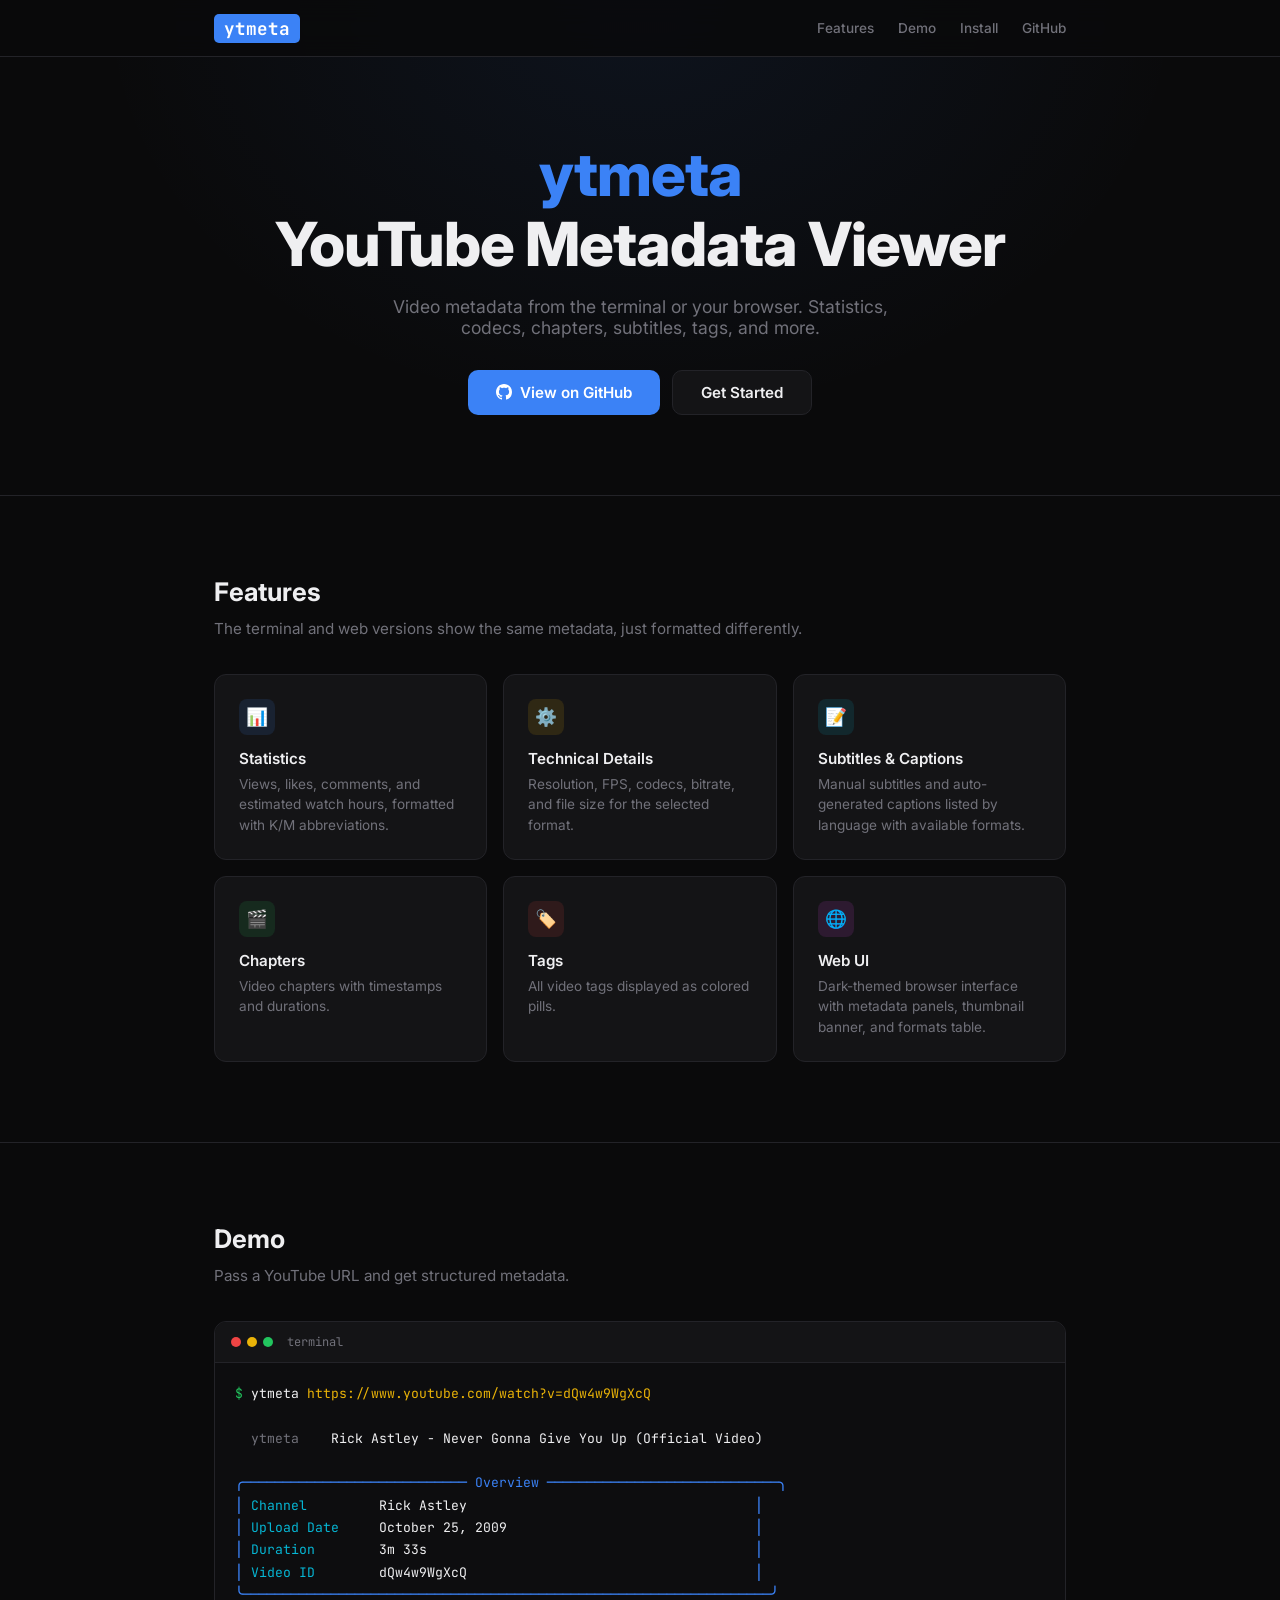
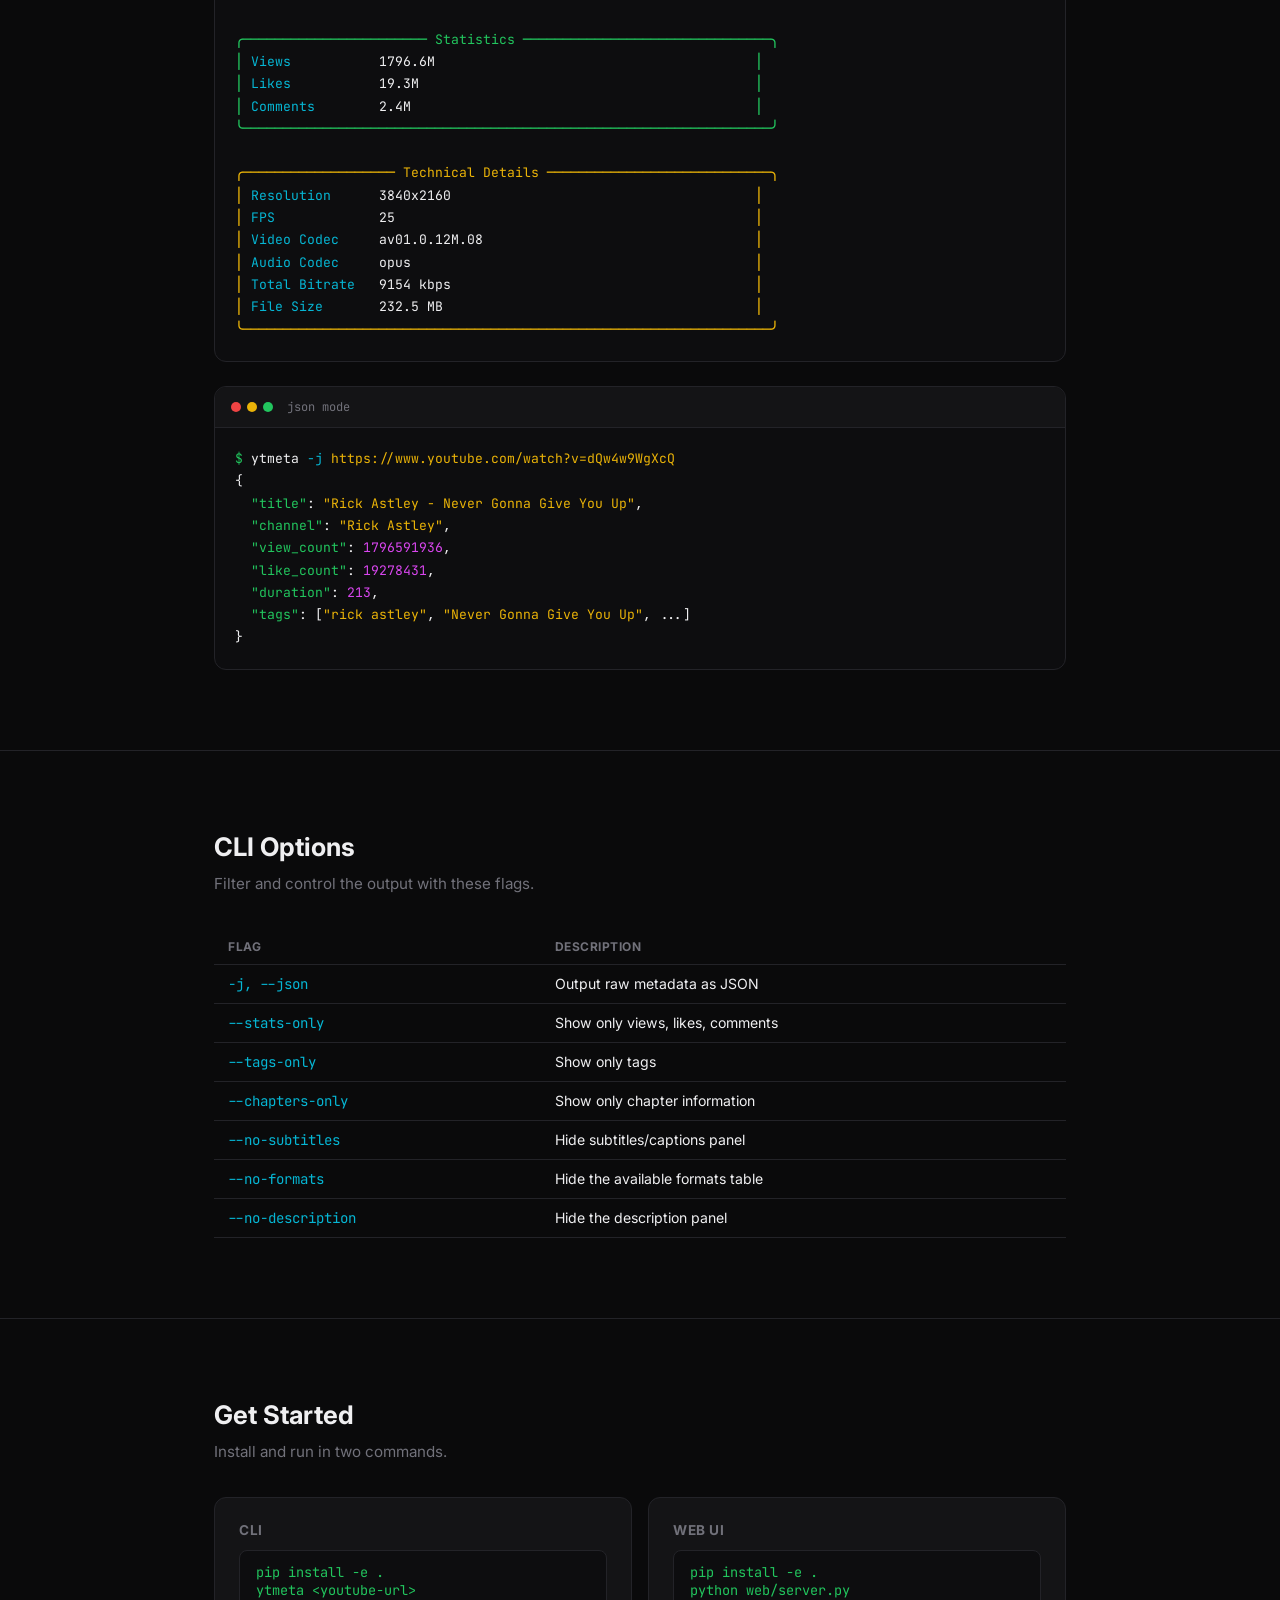
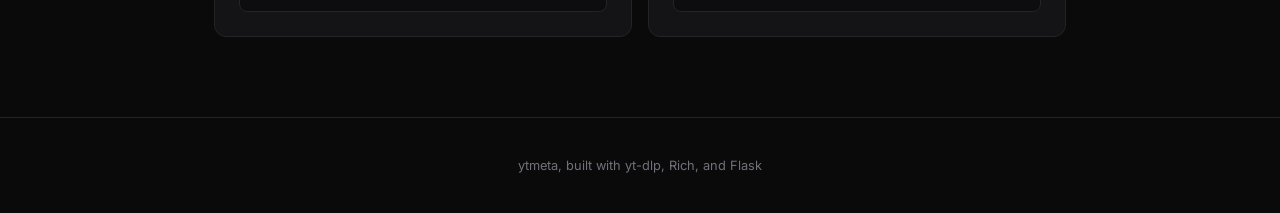
==== docs/index.html @ d663fd06 "Add GitHub Pages site, humanize copy - docs/index.html: landing page with features, demo, CLI option" ====
<!DOCTYPE html>
<html lang="en">
<head>
  <meta charset="UTF-8" />
  <meta name="viewport" content="width=device-width, initial-scale=1.0" />
  <title>ytmeta - YouTube Metadata Viewer</title>
  <meta name="description" content="CLI tool and web app for viewing YouTube video metadata." />
  <link rel="preconnect" href="https://fonts.googleapis.com" />
  <link rel="preconnect" href="https://fonts.gstatic.com" crossorigin />
  <link href="https://fonts.googleapis.com/css2?family=JetBrains+Mono:wght@400;600;700&family=Inter:wght@400;500;600;700;800&display=swap" rel="stylesheet" />
  <style>
    *, *::before, *::after { margin: 0; padding: 0; box-sizing: border-box; }

    :root {
      --bg: #0a0a0b;
      --bg-card: #141416;
      --bg-card-hover: #1a1a1e;
      --border: #232328;
      --text: #efeff1;
      --text-dim: #71717a;
      --blue: #3b82f6;
      --green: #22c55e;
      --yellow: #eab308;
      --magenta: #d946ef;
      --cyan: #06b6d4;
      --red: #ef4444;
      --mono: 'JetBrains Mono', monospace;
      --sans: 'Inter', -apple-system, BlinkMacSystemFont, 'Segoe UI', sans-serif;
    }

    html { background: var(--bg); color: var(--text); font-family: var(--sans); scroll-behavior: smooth; }
    body { overflow-x: hidden; }

    a { color: var(--blue); text-decoration: none; }
    a:hover { text-decoration: underline; }

    .container { max-width: 900px; margin: 0 auto; padding: 0 24px; }

    /* ── Nav ──────────────────────────────────────────────────────────── */
    nav {
      position: fixed; top: 0; left: 0; right: 0; z-index: 100;
      background: rgba(10,10,11,0.85); backdrop-filter: blur(12px);
      border-bottom: 1px solid var(--border);
    }
    nav .inner {
      max-width: 900px; margin: 0 auto; padding: 0 24px;
      display: flex; align-items: center; justify-content: space-between;
      height: 56px;
    }
    nav .brand {
      font-family: var(--mono); font-weight: 700; font-size: 1.1rem;
      background: var(--blue); color: #fff; padding: 3px 10px; border-radius: 5px;
    }
    nav .links { display: flex; gap: 24px; }
    nav .links a {
      color: var(--text-dim); font-size: 0.85rem; font-weight: 500;
      transition: color 0.2s;
    }
    nav .links a:hover { color: var(--text); text-decoration: none; }

    /* ── Hero ─────────────────────────────────────────────────────────── */
    .hero {
      padding: 140px 0 80px; text-align: center;
      background: radial-gradient(ellipse at 50% 0%, rgba(59,130,246,0.08) 0%, transparent 60%);
    }
    .hero h1 {
      font-size: clamp(2.4rem, 6vw, 3.8rem); font-weight: 800;
      letter-spacing: -1px; line-height: 1.15;
    }
    .hero h1 .hl { color: var(--blue); }
    .hero p {
      margin-top: 16px; color: var(--text-dim); font-size: 1.1rem;
      max-width: 520px; margin-left: auto; margin-right: auto;
    }
    .hero-btns {
      margin-top: 32px; display: flex; gap: 12px;
      justify-content: center; flex-wrap: wrap;
    }
    .btn {
      display: inline-flex; align-items: center; gap: 8px;
      padding: 12px 28px; border-radius: 10px; font-weight: 600;
      font-size: 0.95rem; transition: all 0.2s; border: none; cursor: pointer;
    }
    .btn-primary { background: var(--blue); color: #fff; }
    .btn-primary:hover { background: #2563eb; text-decoration: none; }
    .btn-secondary {
      background: var(--bg-card); color: var(--text); border: 1px solid var(--border);
    }
    .btn-secondary:hover { background: var(--bg-card-hover); text-decoration: none; }

    /* ── Section ──────────────────────────────────────────────────────── */
    section { padding: 80px 0; }
    section + section { border-top: 1px solid var(--border); }
    .section-title {
      font-size: 1.6rem; font-weight: 700; margin-bottom: 12px;
    }
    .section-sub {
      color: var(--text-dim); font-size: 0.95rem; margin-bottom: 36px;
    }

    /* ── Features Grid ────────────────────────────────────────────────── */
    .features {
      display: grid; grid-template-columns: repeat(auto-fit, minmax(240px, 1fr));
      gap: 16px;
    }
    .feature-card {
      background: var(--bg-card); border: 1px solid var(--border);
      border-radius: 12px; padding: 24px;
      transition: border-color 0.2s, background 0.2s;
    }
    .feature-card:hover {
      border-color: var(--blue); background: var(--bg-card-hover);
    }
    .feature-icon {
      width: 36px; height: 36px; border-radius: 8px; margin-bottom: 14px;
      display: flex; align-items: center; justify-content: center;
      font-size: 1.1rem;
    }
    .feature-card h3 { font-size: 0.95rem; font-weight: 600; margin-bottom: 6px; }
    .feature-card p { color: var(--text-dim); font-size: 0.85rem; line-height: 1.5; }

    /* ── Terminal ─────────────────────────────────────────────────────── */
    .terminal {
      background: #0d0d0f; border: 1px solid var(--border); border-radius: 12px;
      overflow: hidden;
    }
    .terminal-bar {
      display: flex; align-items: center; gap: 6px;
      padding: 12px 16px; background: #141416; border-bottom: 1px solid var(--border);
    }
    .terminal-dot { width: 10px; height: 10px; border-radius: 50%; }
    .terminal-dot.r { background: #ef4444; }
    .terminal-dot.y { background: #eab308; }
    .terminal-dot.g { background: #22c55e; }
    .terminal-title {
      margin-left: 8px; color: var(--text-dim); font-size: 0.75rem;
      font-family: var(--mono);
    }
    .terminal pre {
      padding: 20px; overflow-x: auto; font-family: var(--mono);
      font-size: 0.82rem; line-height: 1.7;
    }
    .t-prompt { color: var(--green); }
    .t-flag { color: var(--cyan); }
    .t-url { color: var(--yellow); }
    .t-dim { color: var(--text-dim); }
    .t-blue { color: var(--blue); }
    .t-green { color: var(--green); }
    .t-yellow { color: var(--yellow); }
    .t-magenta { color: var(--magenta); }
    .t-red { color: var(--red); }
    .t-cyan { color: var(--cyan); }

    /* ── Install ──────────────────────────────────────────────────────── */
    .install-grid {
      display: grid; grid-template-columns: 1fr 1fr; gap: 16px;
    }
    @media (max-width: 600px) { .install-grid { grid-template-columns: 1fr; } }
    .install-card {
      background: var(--bg-card); border: 1px solid var(--border);
      border-radius: 12px; padding: 24px;
    }
    .install-card h3 {
      font-size: 0.85rem; text-transform: uppercase; letter-spacing: 0.5px;
      color: var(--text-dim); margin-bottom: 12px;
    }
    .install-card code {
      display: block; background: #0d0d0f; border: 1px solid var(--border);
      border-radius: 8px; padding: 12px 16px; font-family: var(--mono);
      font-size: 0.85rem; color: var(--green); overflow-x: auto;
    }

    /* ── Options Table ────────────────────────────────────────────────── */
    .opts-table {
      width: 100%; border-collapse: collapse; font-size: 0.88rem;
    }
    .opts-table th {
      text-align: left; padding: 10px 14px; color: var(--text-dim);
      font-size: 0.75rem; text-transform: uppercase; letter-spacing: 0.5px;
      border-bottom: 1px solid var(--border);
    }
    .opts-table td {
      padding: 10px 14px; border-bottom: 1px solid var(--border);
    }
    .opts-table td:first-child { font-family: var(--mono); color: var(--cyan); white-space: nowrap; }

    /* ── Footer ───────────────────────────────────────────────────────── */
    footer {
      padding: 40px 0; text-align: center; color: var(--text-dim);
      font-size: 0.8rem; border-top: 1px solid var(--border);
    }

    /* ── Animate ──────────────────────────────────────────────────────── */
    .fade-in {
      opacity: 0; transform: translateY(20px);
      transition: opacity 0.5s, transform 0.5s;
    }
    .fade-in.visible { opacity: 1; transform: translateY(0); }
  </style>
</head>
<body>

<nav>
  <div class="inner">
    <span class="brand">ytmeta</span>
    <div class="links">
      <a href="#features">Features</a>
      <a href="#demo">Demo</a>
      <a href="#install">Install</a>
      <a href="https://github.com/Alyetama/youtubeMetadata" target="_blank">GitHub</a>
    </div>
  </div>
</nav>

<!-- ── Hero ─────────────────────────────────────────────────────────── -->
<section class="hero">
  <div class="container">
    <h1><span class="hl">ytmeta</span><br/>YouTube Metadata Viewer</h1>
    <p>Video metadata from the terminal or your browser. Statistics, codecs, chapters, subtitles, tags, and more.</p>
    <div class="hero-btns">
      <a href="https://github.com/Alyetama/youtubeMetadata" class="btn btn-primary" target="_blank">
        <svg width="16" height="16" viewBox="0 0 16 16" fill="currentColor"><path d="M8 0C3.58 0 0 3.58 0 8c0 3.54 2.29 6.53 5.47 7.59.4.07.55-.17.55-.38 0-.19-.01-.82-.01-1.49-2.01.37-2.53-.49-2.69-.94-.09-.23-.48-.94-.82-1.13-.28-.15-.68-.52-.01-.53.63-.01 1.08.58 1.23.82.72 1.21 1.87.87 2.33.66.07-.52.28-.87.51-1.07-1.78-.2-3.64-.89-3.64-3.95 0-.87.31-1.59.82-2.15-.08-.2-.36-1.02.08-2.12 0 0 .67-.21 2.2.82.64-.18 1.32-.27 2-.27.68 0 1.36.09 2 .27 1.53-1.04 2.2-.82 2.2-.82.44 1.1.16 1.92.08 2.12.51.56.82 1.27.82 2.15 0 3.07-1.87 3.75-3.65 3.95.29.25.54.73.54 1.48 0 1.07-.01 1.93-.01 2.2 0 .21.15.46.55.38A8.013 8.013 0 0016 8c0-4.42-3.58-8-8-8z"/></svg>
        View on GitHub
      </a>
      <a href="#install" class="btn btn-secondary">Get Started</a>
    </div>
  </div>
</section>

<!-- ── Features ─────────────────────────────────────────────────────── -->
<section id="features">
  <div class="container">
    <h2 class="section-title">Features</h2>
    <p class="section-sub">The terminal and web versions show the same metadata, just formatted differently.</p>
    <div class="features">
      <div class="feature-card fade-in">
        <div class="feature-icon" style="background:rgba(59,130,246,0.12);color:var(--blue);">📊</div>
        <h3>Statistics</h3>
        <p>Views, likes, comments, and estimated watch hours, formatted with K/M abbreviations.</p>
      </div>
      <div class="feature-card fade-in">
        <div class="feature-icon" style="background:rgba(234,179,8,0.12);color:var(--yellow);">⚙️</div>
        <h3>Technical Details</h3>
        <p>Resolution, FPS, codecs, bitrate, and file size for the selected format.</p>
      </div>
      <div class="feature-card fade-in">
        <div class="feature-icon" style="background:rgba(6,182,212,0.12);color:var(--cyan);">📝</div>
        <h3>Subtitles & Captions</h3>
        <p>Manual subtitles and auto-generated captions listed by language with available formats.</p>
      </div>
      <div class="feature-card fade-in">
        <div class="feature-icon" style="background:rgba(34,197,94,0.12);color:var(--green);">🎬</div>
        <h3>Chapters</h3>
        <p>Video chapters with timestamps and durations.</p>
      </div>
      <div class="feature-card fade-in">
        <div class="feature-icon" style="background:rgba(239,68,68,0.12);color:var(--red);">🏷️</div>
        <h3>Tags</h3>
        <p>All video tags displayed as colored pills.</p>
      </div>
      <div class="feature-card fade-in">
        <div class="feature-icon" style="background:rgba(217,70,239,0.12);color:var(--magenta);">🌐</div>
        <h3>Web UI</h3>
        <p>Dark-themed browser interface with metadata panels, thumbnail banner, and formats table.</p>
      </div>
    </div>
  </div>
</section>

<!-- ── Demo ─────────────────────────────────────────────────────────── -->
<section id="demo">
  <div class="container">
    <h2 class="section-title">Demo</h2>
    <p class="section-sub">Pass a YouTube URL and get structured metadata.</p>

    <div class="terminal fade-in">
      <div class="terminal-bar">
        <span class="terminal-dot r"></span>
        <span class="terminal-dot y"></span>
        <span class="terminal-dot g"></span>
        <span class="terminal-title">terminal</span>
      </div>
<pre>
<span class="t-prompt">$</span> ytmeta <span class="t-url">https://www.youtube.com/watch?v=dQw4w9WgXcQ</span>

  <span class="t-dim">ytmeta</span>    Rick Astley - Never Gonna Give You Up (Official Video)

<span class="t-blue">╭──────────────────────────── Overview ─────────────────────────────╮</span>
<span class="t-blue">│</span> <span class="t-cyan">Channel</span>         Rick Astley                                    <span class="t-blue">│</span>
<span class="t-blue">│</span> <span class="t-cyan">Upload Date</span>     October 25, 2009                               <span class="t-blue">│</span>
<span class="t-blue">│</span> <span class="t-cyan">Duration</span>        3m 33s                                         <span class="t-blue">│</span>
<span class="t-blue">│</span> <span class="t-cyan">Video ID</span>        dQw4w9WgXcQ                                    <span class="t-blue">│</span>
<span class="t-blue">╰──────────────────────────────────────────────────────────────────╯</span>

<span class="t-green">╭─────────────────────── Statistics ───────────────────────────────╮</span>
<span class="t-green">│</span> <span class="t-cyan">Views</span>           1796.6M                                        <span class="t-green">│</span>
<span class="t-green">│</span> <span class="t-cyan">Likes</span>           19.3M                                          <span class="t-green">│</span>
<span class="t-green">│</span> <span class="t-cyan">Comments</span>        2.4M                                           <span class="t-green">│</span>
<span class="t-green">╰──────────────────────────────────────────────────────────────────╯</span>

<span class="t-yellow">╭─────────────────── Technical Details ────────────────────────────╮</span>
<span class="t-yellow">│</span> <span class="t-cyan">Resolution</span>      3840x2160                                      <span class="t-yellow">│</span>
<span class="t-yellow">│</span> <span class="t-cyan">FPS</span>             25                                             <span class="t-yellow">│</span>
<span class="t-yellow">│</span> <span class="t-cyan">Video Codec</span>     av01.0.12M.08                                  <span class="t-yellow">│</span>
<span class="t-yellow">│</span> <span class="t-cyan">Audio Codec</span>     opus                                           <span class="t-yellow">│</span>
<span class="t-yellow">│</span> <span class="t-cyan">Total Bitrate</span>   9154 kbps                                      <span class="t-yellow">│</span>
<span class="t-yellow">│</span> <span class="t-cyan">File Size</span>       232.5 MB                                       <span class="t-yellow">│</span>
<span class="t-yellow">╰──────────────────────────────────────────────────────────────────╯</span>
</pre>
    </div>

    <div style="height:24px"></div>

    <div class="terminal fade-in">
      <div class="terminal-bar">
        <span class="terminal-dot r"></span>
        <span class="terminal-dot y"></span>
        <span class="terminal-dot g"></span>
        <span class="terminal-title">json mode</span>
      </div>
<pre>
<span class="t-prompt">$</span> ytmeta <span class="t-flag">-j</span> <span class="t-url">https://www.youtube.com/watch?v=dQw4w9WgXcQ</span>
{
  <span class="t-green">"title"</span>: <span class="t-yellow">"Rick Astley - Never Gonna Give You Up"</span>,
  <span class="t-green">"channel"</span>: <span class="t-yellow">"Rick Astley"</span>,
  <span class="t-green">"view_count"</span>: <span class="t-magenta">1796591936</span>,
  <span class="t-green">"like_count"</span>: <span class="t-magenta">19278431</span>,
  <span class="t-green">"duration"</span>: <span class="t-magenta">213</span>,
  <span class="t-green">"tags"</span>: [<span class="t-yellow">"rick astley"</span>, <span class="t-yellow">"Never Gonna Give You Up"</span>, ...]
}
</pre>
    </div>
  </div>
</section>

<!-- ── CLI Options ──────────────────────────────────────────────────── -->
<section id="options">
  <div class="container">
    <h2 class="section-title">CLI Options</h2>
    <p class="section-sub">Filter and control the output with these flags.</p>
    <table class="opts-table fade-in">
      <thead><tr><th>Flag</th><th>Description</th></tr></thead>
      <tbody>
        <tr><td>-j, --json</td><td>Output raw metadata as JSON</td></tr>
        <tr><td>--stats-only</td><td>Show only views, likes, comments</td></tr>
        <tr><td>--tags-only</td><td>Show only tags</td></tr>
        <tr><td>--chapters-only</td><td>Show only chapter information</td></tr>
        <tr><td>--no-subtitles</td><td>Hide subtitles/captions panel</td></tr>
        <tr><td>--no-formats</td><td>Hide the available formats table</td></tr>
        <tr><td>--no-description</td><td>Hide the description panel</td></tr>
      </tbody>
    </table>
  </div>
</section>

<!-- ── Install ──────────────────────────────────────────────────────── -->
<section id="install">
  <div class="container">
    <h2 class="section-title">Get Started</h2>
    <p class="section-sub">Install and run in two commands.</p>
    <div class="install-grid fade-in">
      <div class="install-card">
        <h3>CLI</h3>
        <code>pip install -e .<br/>ytmeta &lt;youtube-url&gt;</code>
      </div>
      <div class="install-card">
        <h3>Web UI</h3>
        <code>pip install -e .<br/>python web/server.py</code>
      </div>
    </div>
  </div>
</section>

<!-- ── Footer ───────────────────────────────────────────────────────── -->
<footer>
  <div class="container">
    ytmeta, built with yt-dlp, Rich, and Flask
  </div>
</footer>

<script>
const observer = new IntersectionObserver((entries) => {
  entries.forEach(e => { if (e.isIntersecting) e.target.classList.add("visible"); });
}, { threshold: 0.15 });
document.querySelectorAll(".fade-in").forEach(el => observer.observe(el));
</script>

</body>
</html>
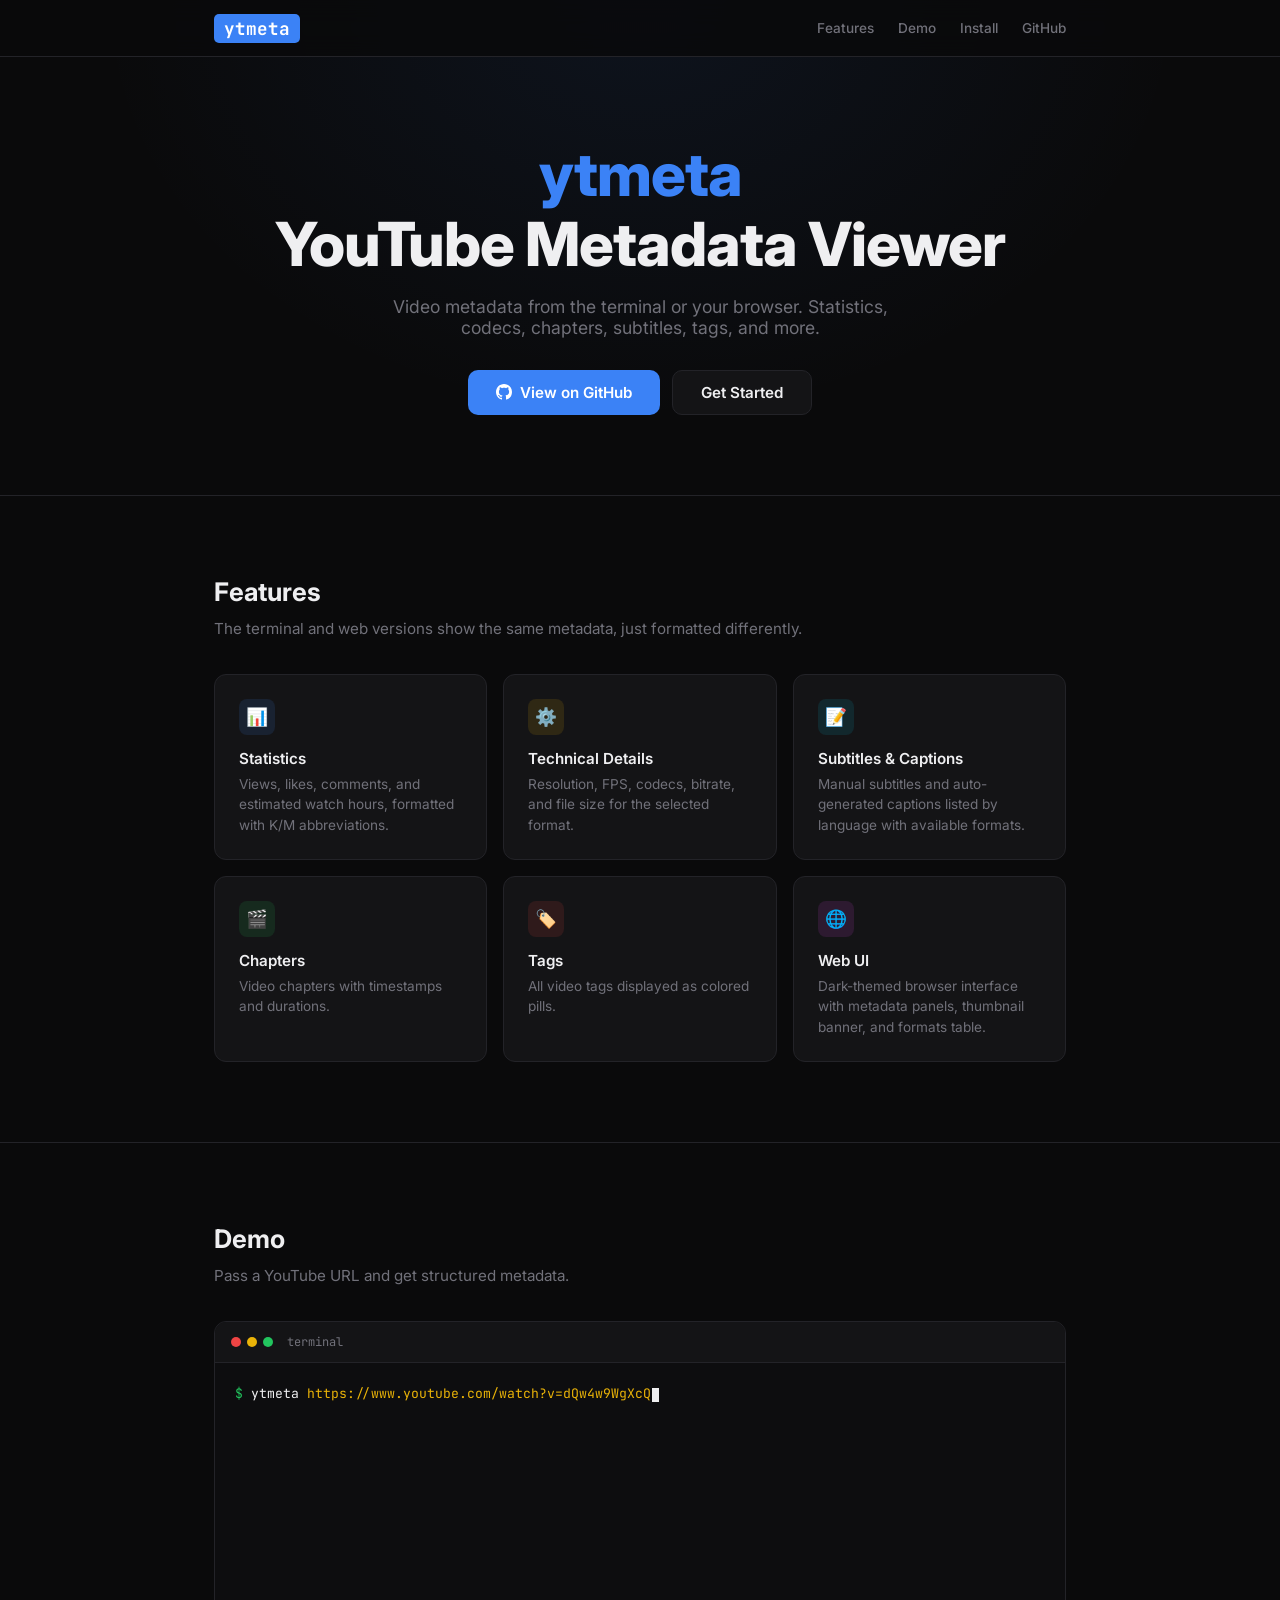
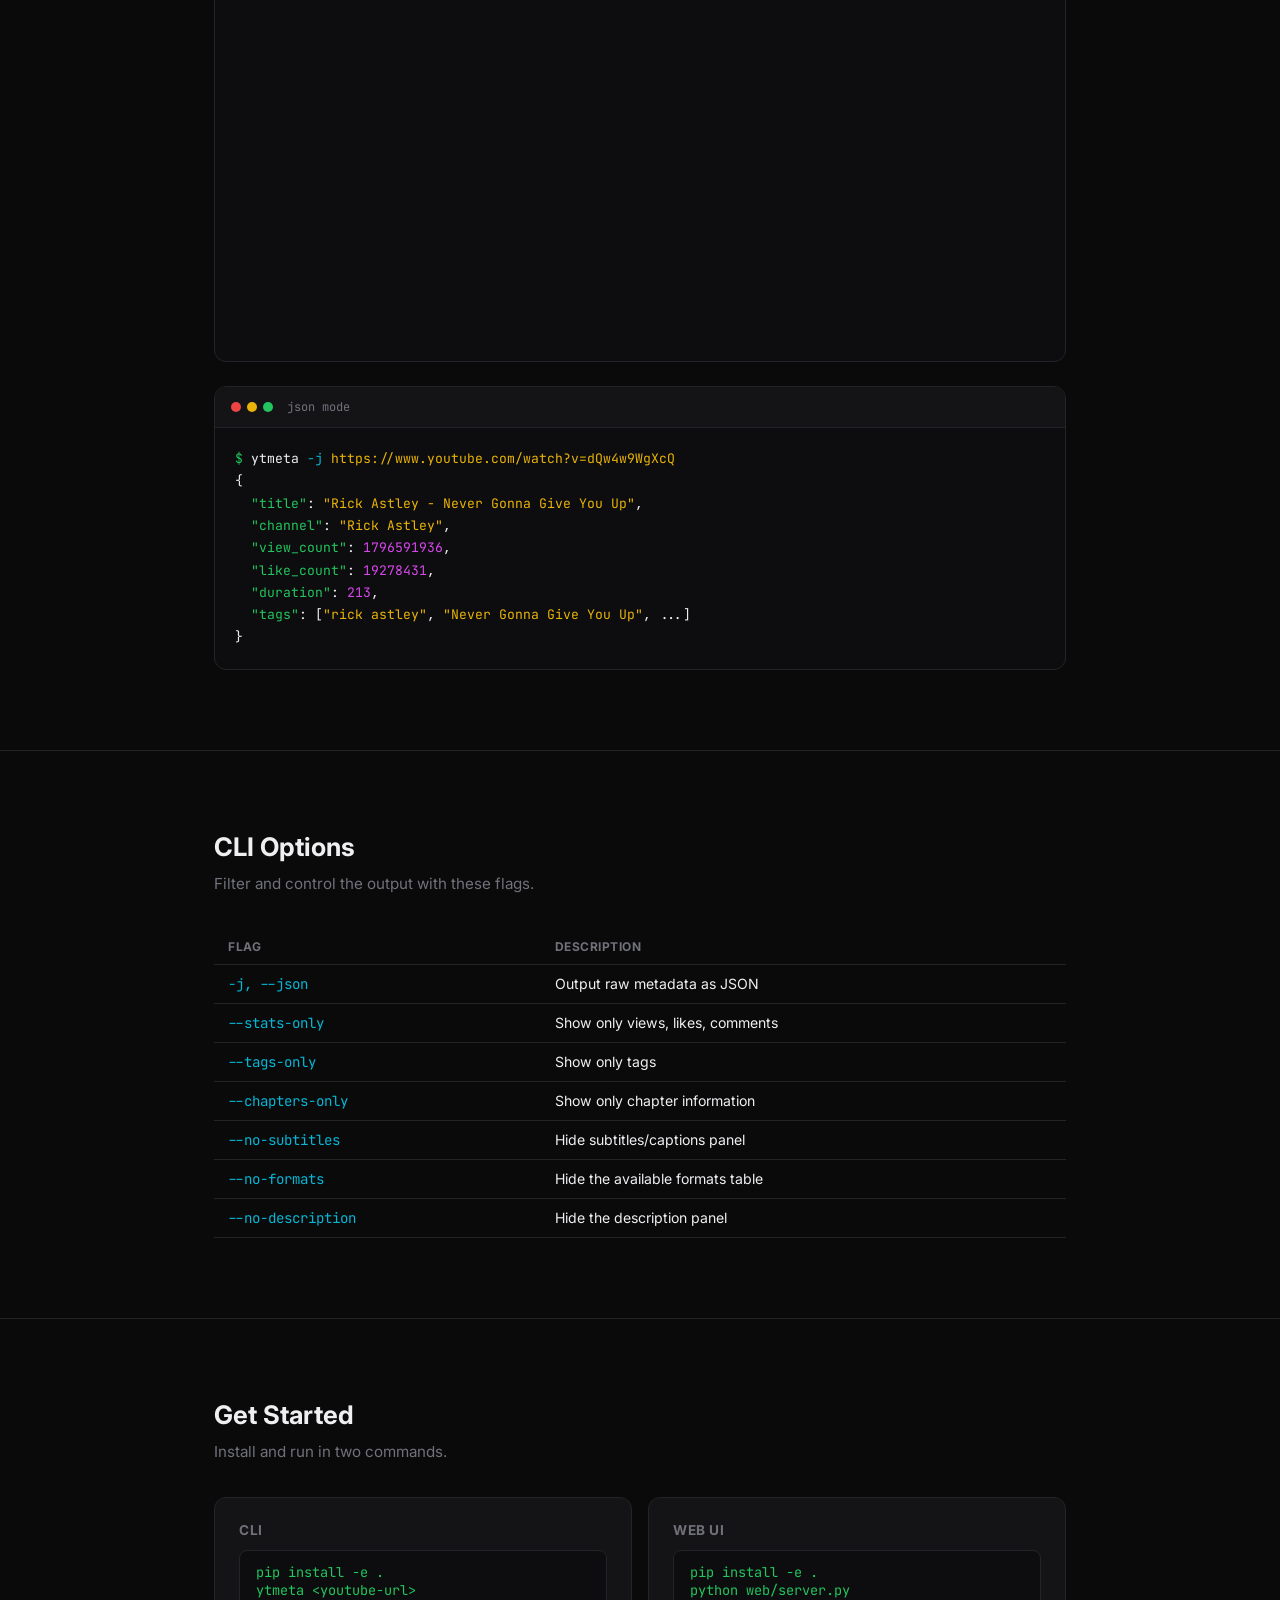
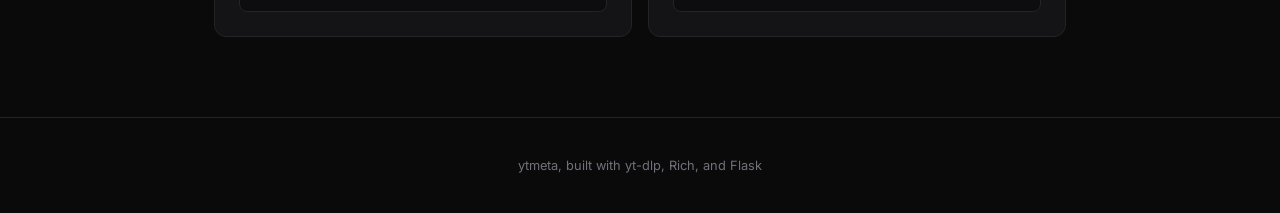
==== commit d80e792b: "Add animated terminal mockup to README and website - docs/static/mockup.svg: SMIL-animated SVG for G" ====
--- a/docs/index.html
+++ b/docs/index.html
@@ -196,6 +196,47 @@
       transition: opacity 0.5s, transform 0.5s;
     }
     .fade-in.visible { opacity: 1; transform: translateY(0); }
+
+    /* ── Terminal Mockup Animation ────────────────────────────────────── */
+    .mockup-terminal { position: relative; overflow: hidden; }
+
+    .mockup-line {
+      opacity: 0;
+      transform: translateY(4px);
+    }
+    .mockup-line.show {
+      animation: line-in 0.25s ease forwards;
+    }
+
+    @keyframes line-in {
+      to { opacity: 1; transform: translateY(0); }
+    }
+
+    .mockup-panel {
+      opacity: 0;
+      transform: translateY(6px);
+    }
+    .mockup-panel.show {
+      animation: panel-in 0.35s ease forwards;
+    }
+
+    @keyframes panel-in {
+      to { opacity: 1; transform: translateY(0); }
+    }
+
+    .mockup-cursor {
+      display: inline-block;
+      width: 7px;
+      height: 14px;
+      background: var(--text);
+      vertical-align: middle;
+      margin-left: 1px;
+      animation: blink 1s step-end infinite;
+    }
+
+    @keyframes blink {
+      50% { opacity: 0; }
+    }
   </style>
 </head>
 <body>
@@ -273,39 +314,39 @@
     <h2 class="section-title">Demo</h2>
     <p class="section-sub">Pass a YouTube URL and get structured metadata.</p>
 
-    <div class="terminal fade-in">
+    <div class="terminal fade-in mockup-terminal" id="mockup">
       <div class="terminal-bar">
         <span class="terminal-dot r"></span>
         <span class="terminal-dot y"></span>
         <span class="terminal-dot g"></span>
         <span class="terminal-title">terminal</span>
       </div>
-<pre>
-<span class="t-prompt">$</span> ytmeta <span class="t-url">https://www.youtube.com/watch?v=dQw4w9WgXcQ</span>
-
-  <span class="t-dim">ytmeta</span>    Rick Astley - Never Gonna Give You Up (Official Video)
-
-<span class="t-blue">╭──────────────────────────── Overview ─────────────────────────────╮</span>
+<pre id="mockup-pre">
+<span class="mockup-line" data-delay="0"><span class="t-prompt">$</span> ytmeta <span class="t-url">https://www.youtube.com/watch?v=dQw4w9WgXcQ</span><span class="mockup-cursor"></span></span>
+<span class="mockup-line" data-delay="900"> </span>
+<span class="mockup-line" data-delay="1100">  <span class="t-dim">ytmeta</span>    Rick Astley - Never Gonna Give You Up (Official Video)</span>
+<span class="mockup-line" data-delay="1500"> </span>
+<span class="mockup-panel" data-delay="1800"><span class="t-blue">╭──────────────────────────── Overview ─────────────────────────────╮</span>
 <span class="t-blue">│</span> <span class="t-cyan">Channel</span>         Rick Astley                                    <span class="t-blue">│</span>
 <span class="t-blue">│</span> <span class="t-cyan">Upload Date</span>     October 25, 2009                               <span class="t-blue">│</span>
 <span class="t-blue">│</span> <span class="t-cyan">Duration</span>        3m 33s                                         <span class="t-blue">│</span>
 <span class="t-blue">│</span> <span class="t-cyan">Video ID</span>        dQw4w9WgXcQ                                    <span class="t-blue">│</span>
-<span class="t-blue">╰──────────────────────────────────────────────────────────────────╯</span>
-
-<span class="t-green">╭─────────────────────── Statistics ───────────────────────────────╮</span>
+<span class="t-blue">╰──────────────────────────────────────────────────────────────────╯</span></span>
+<span class="mockup-line" data-delay="2800"> </span>
+<span class="mockup-panel" data-delay="3000"><span class="t-green">╭─────────────────────── Statistics ───────────────────────────────╮</span>
 <span class="t-green">│</span> <span class="t-cyan">Views</span>           1796.6M                                        <span class="t-green">│</span>
 <span class="t-green">│</span> <span class="t-cyan">Likes</span>           19.3M                                          <span class="t-green">│</span>
 <span class="t-green">│</span> <span class="t-cyan">Comments</span>        2.4M                                           <span class="t-green">│</span>
-<span class="t-green">╰──────────────────────────────────────────────────────────────────╯</span>
-
-<span class="t-yellow">╭─────────────────── Technical Details ────────────────────────────╮</span>
+<span class="t-green">╰──────────────────────────────────────────────────────────────────╯</span></span>
+<span class="mockup-line" data-delay="4000"> </span>
+<span class="mockup-panel" data-delay="4200"><span class="t-yellow">╭─────────────────── Technical Details ────────────────────────────╮</span>
 <span class="t-yellow">│</span> <span class="t-cyan">Resolution</span>      3840x2160                                      <span class="t-yellow">│</span>
 <span class="t-yellow">│</span> <span class="t-cyan">FPS</span>             25                                             <span class="t-yellow">│</span>
 <span class="t-yellow">│</span> <span class="t-cyan">Video Codec</span>     av01.0.12M.08                                  <span class="t-yellow">│</span>
 <span class="t-yellow">│</span> <span class="t-cyan">Audio Codec</span>     opus                                           <span class="t-yellow">│</span>
 <span class="t-yellow">│</span> <span class="t-cyan">Total Bitrate</span>   9154 kbps                                      <span class="t-yellow">│</span>
 <span class="t-yellow">│</span> <span class="t-cyan">File Size</span>       232.5 MB                                       <span class="t-yellow">│</span>
-<span class="t-yellow">╰──────────────────────────────────────────────────────────────────╯</span>
+<span class="t-yellow">╰──────────────────────────────────────────────────────────────────╯</span></span>
 </pre>
     </div>
 
@@ -383,6 +424,35 @@
   entries.forEach(e => { if (e.isIntersecting) e.target.classList.add("visible"); });
 }, { threshold: 0.15 });
 document.querySelectorAll(".fade-in").forEach(el => observer.observe(el));
+
+/* Terminal mockup animation */
+let mockupPlayed = false;
+const mockup = document.getElementById("mockup");
+if (mockup) {
+  const mockupObs = new IntersectionObserver((entries) => {
+    entries.forEach(e => {
+      if (e.isIntersecting && !mockupPlayed) {
+        mockupPlayed = true;
+        startMockup();
+        mockupObs.disconnect();
+      }
+    });
+  }, { threshold: 0.3 });
+  mockupObs.observe(mockup);
+}
+
+function startMockup() {
+  const els = document.querySelectorAll("#mockup-pre .mockup-line, #mockup-pre .mockup-panel");
+  els.forEach(el => {
+    const delay = parseInt(el.dataset.delay || "0", 10);
+    setTimeout(() => el.classList.add("show"), delay);
+  });
+  /* Remove cursor after animation completes */
+  setTimeout(() => {
+    const cursor = document.querySelector(".mockup-cursor");
+    if (cursor) cursor.style.display = "none";
+  }, 5500);
+}
 </script>
 
 </body>
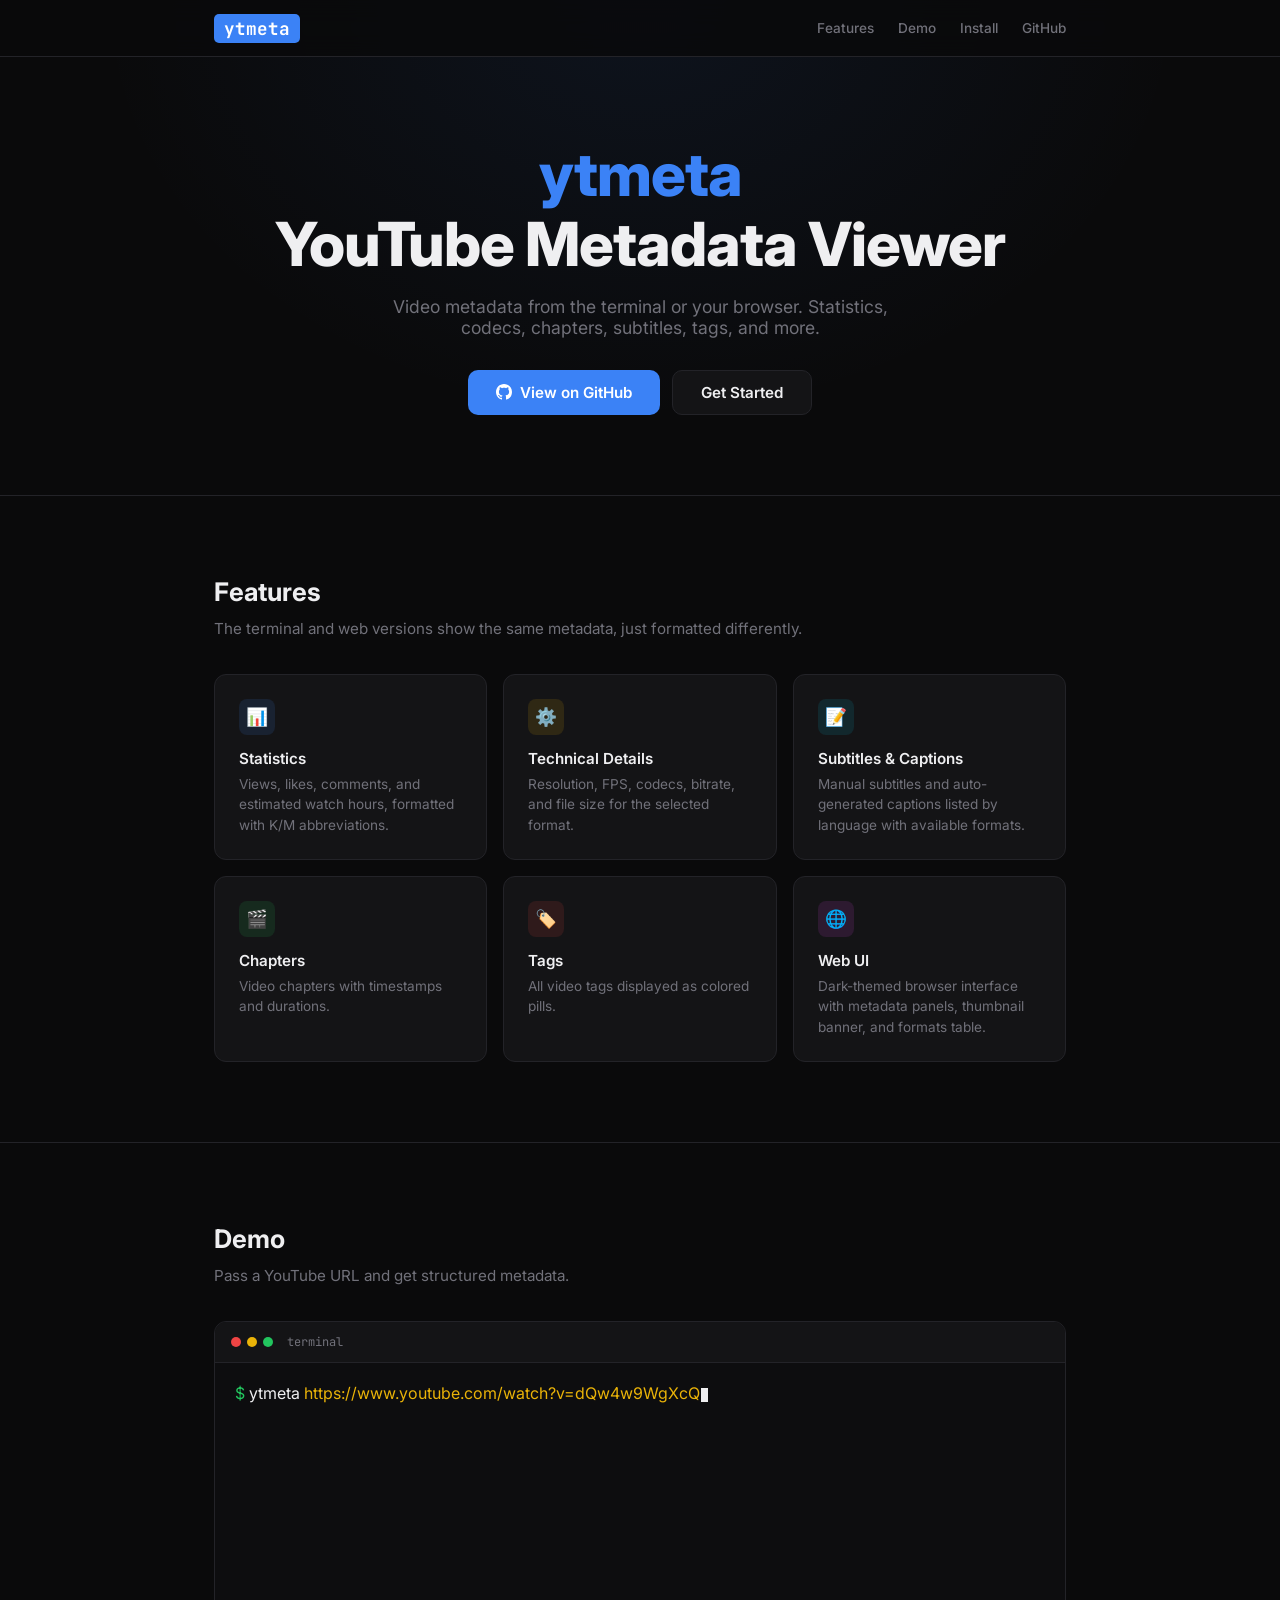
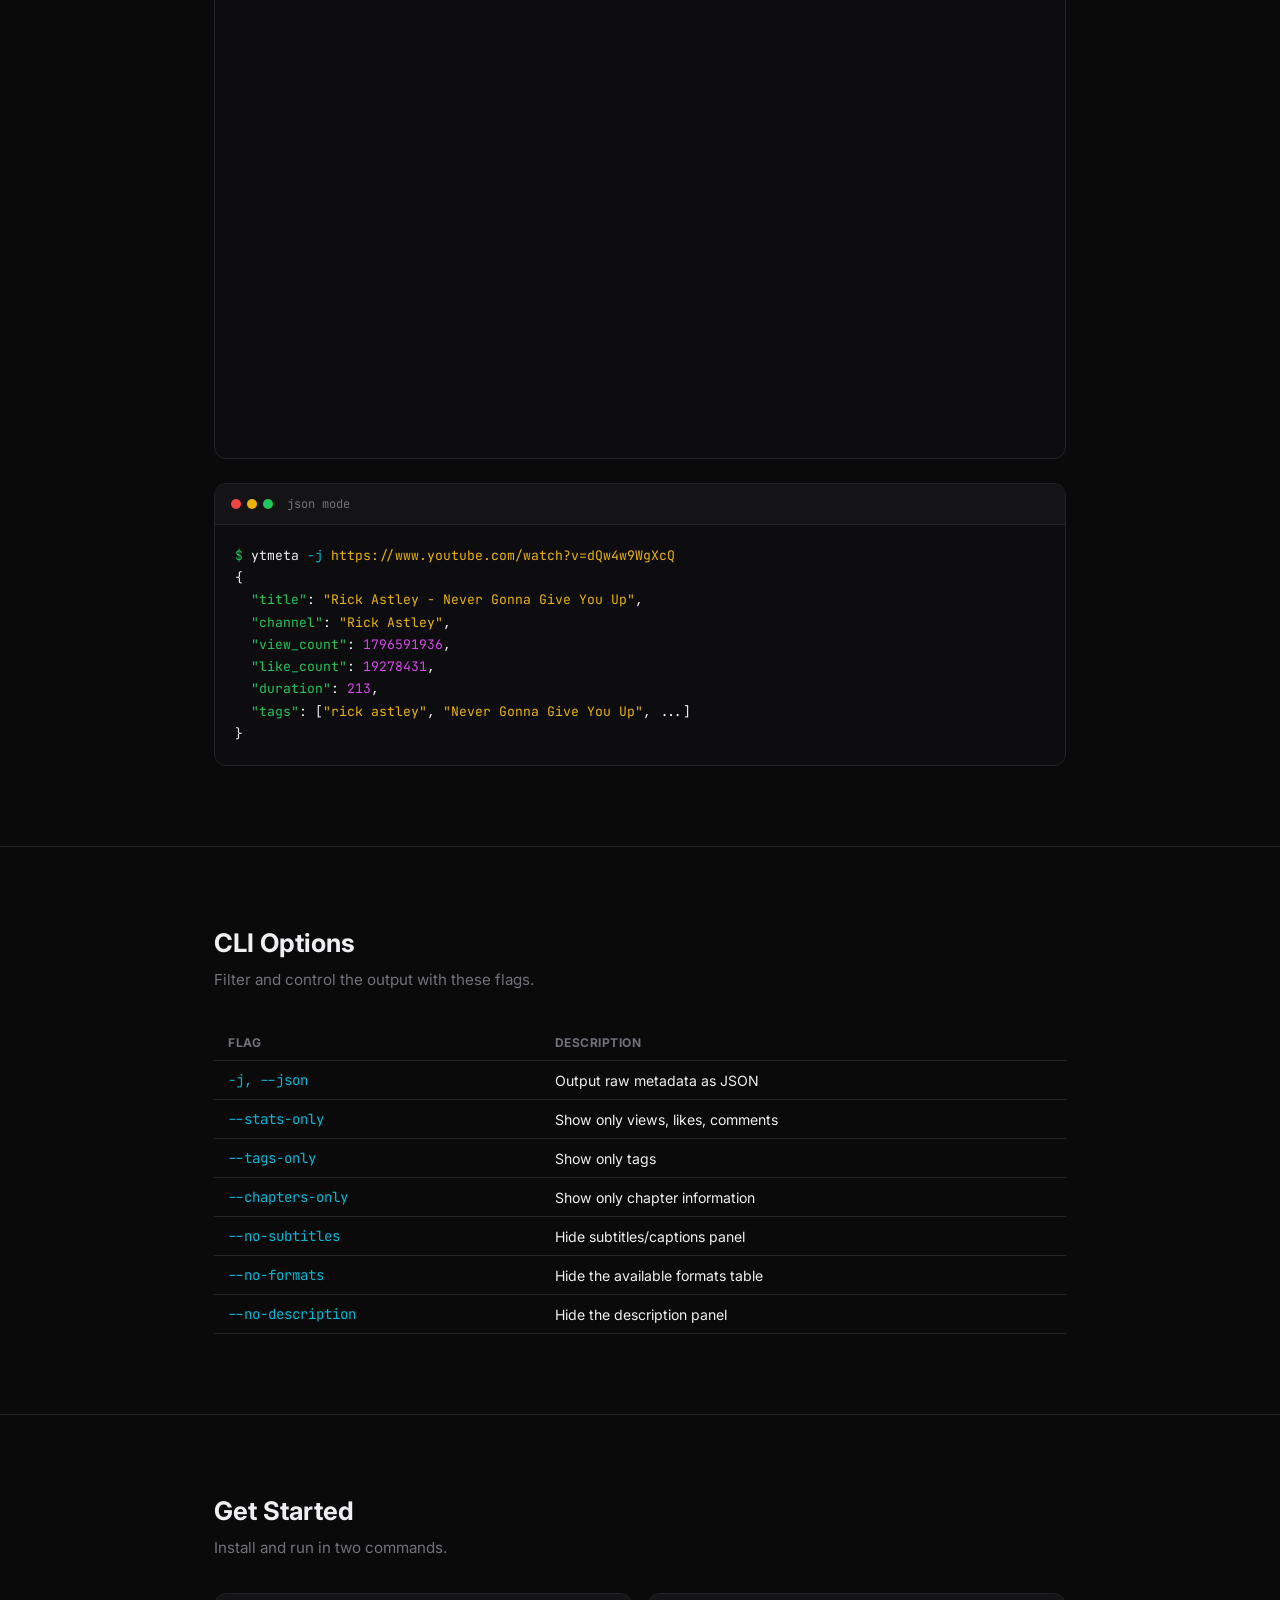
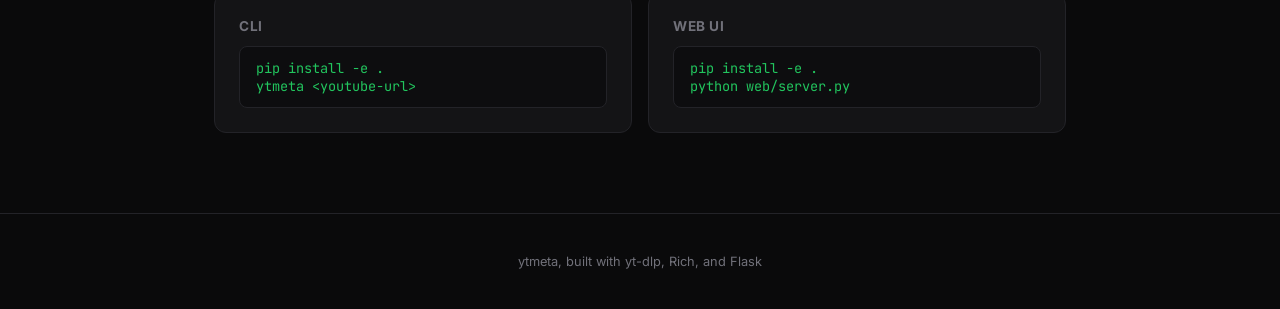
==== commit 0e6ba0d2: "Fix terminal mockup: replace box-drawing chars with CSS panels" ====
--- a/docs/index.html
+++ b/docs/index.html
@@ -199,6 +199,7 @@
 
     /* ── Terminal Mockup Animation ────────────────────────────────────── */
     .mockup-terminal { position: relative; overflow: hidden; }
+    .mockup-terminal .terminal-body { padding: 20px; }
 
     .mockup-line {
       opacity: 0;
@@ -215,9 +216,48 @@
     .mockup-panel {
       opacity: 0;
       transform: translateY(6px);
+      background: var(--bg-card);
+      border: 1px solid var(--border);
+      border-radius: 10px;
+      overflow: hidden;
+      margin-bottom: 12px;
     }
     .mockup-panel.show {
       animation: panel-in 0.35s ease forwards;
+    }
+    .mockup-panel .mp-header {
+      font-family: var(--mono);
+      font-size: 0.75rem;
+      font-weight: 700;
+      text-transform: uppercase;
+      letter-spacing: 1px;
+      padding: 10px 16px;
+      border-bottom: 1px solid var(--border);
+      display: flex;
+      align-items: center;
+      gap: 8px;
+    }
+    .mockup-panel .mp-body {
+      padding: 12px 16px;
+    }
+    .mockup-panel .mp-row {
+      display: flex;
+      padding: 5px 0;
+      font-family: var(--mono);
+      font-size: 0.8rem;
+      line-height: 1.5;
+    }
+    .mockup-panel .mp-row + .mp-row {
+      border-top: 1px solid rgba(255,255,255,0.04);
+    }
+    .mockup-panel .mp-key {
+      width: 160px;
+      flex-shrink: 0;
+      color: var(--cyan);
+    }
+    .mockup-panel .mp-val {
+      color: var(--text);
+      white-space: nowrap;
     }
 
     @keyframes panel-in {
@@ -321,33 +361,43 @@
         <span class="terminal-dot g"></span>
         <span class="terminal-title">terminal</span>
       </div>
-<pre id="mockup-pre">
-<span class="mockup-line" data-delay="0"><span class="t-prompt">$</span> ytmeta <span class="t-url">https://www.youtube.com/watch?v=dQw4w9WgXcQ</span><span class="mockup-cursor"></span></span>
-<span class="mockup-line" data-delay="900"> </span>
-<span class="mockup-line" data-delay="1100">  <span class="t-dim">ytmeta</span>    Rick Astley - Never Gonna Give You Up (Official Video)</span>
-<span class="mockup-line" data-delay="1500"> </span>
-<span class="mockup-panel" data-delay="1800"><span class="t-blue">╭──────────────────────────── Overview ─────────────────────────────╮</span>
-<span class="t-blue">│</span> <span class="t-cyan">Channel</span>         Rick Astley                                    <span class="t-blue">│</span>
-<span class="t-blue">│</span> <span class="t-cyan">Upload Date</span>     October 25, 2009                               <span class="t-blue">│</span>
-<span class="t-blue">│</span> <span class="t-cyan">Duration</span>        3m 33s                                         <span class="t-blue">│</span>
-<span class="t-blue">│</span> <span class="t-cyan">Video ID</span>        dQw4w9WgXcQ                                    <span class="t-blue">│</span>
-<span class="t-blue">╰──────────────────────────────────────────────────────────────────╯</span></span>
-<span class="mockup-line" data-delay="2800"> </span>
-<span class="mockup-panel" data-delay="3000"><span class="t-green">╭─────────────────────── Statistics ───────────────────────────────╮</span>
-<span class="t-green">│</span> <span class="t-cyan">Views</span>           1796.6M                                        <span class="t-green">│</span>
-<span class="t-green">│</span> <span class="t-cyan">Likes</span>           19.3M                                          <span class="t-green">│</span>
-<span class="t-green">│</span> <span class="t-cyan">Comments</span>        2.4M                                           <span class="t-green">│</span>
-<span class="t-green">╰──────────────────────────────────────────────────────────────────╯</span></span>
-<span class="mockup-line" data-delay="4000"> </span>
-<span class="mockup-panel" data-delay="4200"><span class="t-yellow">╭─────────────────── Technical Details ────────────────────────────╮</span>
-<span class="t-yellow">│</span> <span class="t-cyan">Resolution</span>      3840x2160                                      <span class="t-yellow">│</span>
-<span class="t-yellow">│</span> <span class="t-cyan">FPS</span>             25                                             <span class="t-yellow">│</span>
-<span class="t-yellow">│</span> <span class="t-cyan">Video Codec</span>     av01.0.12M.08                                  <span class="t-yellow">│</span>
-<span class="t-yellow">│</span> <span class="t-cyan">Audio Codec</span>     opus                                           <span class="t-yellow">│</span>
-<span class="t-yellow">│</span> <span class="t-cyan">Total Bitrate</span>   9154 kbps                                      <span class="t-yellow">│</span>
-<span class="t-yellow">│</span> <span class="t-cyan">File Size</span>       232.5 MB                                       <span class="t-yellow">│</span>
-<span class="t-yellow">╰──────────────────────────────────────────────────────────────────╯</span></span>
-</pre>
+      <div class="terminal-body" id="mockup-pre">
+        <div class="mockup-line" data-delay="0"><span class="t-prompt">$</span> ytmeta <span class="t-url">https://www.youtube.com/watch?v=dQw4w9WgXcQ</span><span class="mockup-cursor"></span></div>
+        <div class="mockup-line" data-delay="900"> </div>
+        <div class="mockup-line" data-delay="1100">  <span class="t-dim">ytmeta</span>    Rick Astley - Never Gonna Give You Up (Official Video)</div>
+        <div class="mockup-line" data-delay="1500"> </div>
+
+        <div class="mockup-panel" data-delay="1800">
+          <div class="mp-header"><span class="t-blue">Overview</span></div>
+          <div class="mp-body">
+            <div class="mp-row"><span class="mp-key">Channel</span><span class="mp-val">Rick Astley</span></div>
+            <div class="mp-row"><span class="mp-key">Upload Date</span><span class="mp-val">October 25, 2009</span></div>
+            <div class="mp-row"><span class="mp-key">Duration</span><span class="mp-val">3m 33s</span></div>
+            <div class="mp-row"><span class="mp-key">Video ID</span><span class="mp-val">dQw4w9WgXcQ</span></div>
+          </div>
+        </div>
+
+        <div class="mockup-panel" data-delay="3000">
+          <div class="mp-header"><span class="t-green">Statistics</span></div>
+          <div class="mp-body">
+            <div class="mp-row"><span class="mp-key">Views</span><span class="mp-val">1796.6M</span></div>
+            <div class="mp-row"><span class="mp-key">Likes</span><span class="mp-val">19.3M</span></div>
+            <div class="mp-row"><span class="mp-key">Comments</span><span class="mp-val">2.4M</span></div>
+          </div>
+        </div>
+
+        <div class="mockup-panel" data-delay="4200">
+          <div class="mp-header"><span class="t-yellow">Technical Details</span></div>
+          <div class="mp-body">
+            <div class="mp-row"><span class="mp-key">Resolution</span><span class="mp-val">3840x2160</span></div>
+            <div class="mp-row"><span class="mp-key">FPS</span><span class="mp-val">25</span></div>
+            <div class="mp-row"><span class="mp-key">Video Codec</span><span class="mp-val">av01.0.12M.08</span></div>
+            <div class="mp-row"><span class="mp-key">Audio Codec</span><span class="mp-val">opus</span></div>
+            <div class="mp-row"><span class="mp-key">Total Bitrate</span><span class="mp-val">9154 kbps</span></div>
+            <div class="mp-row"><span class="mp-key">File Size</span><span class="mp-val">232.5 MB</span></div>
+          </div>
+        </div>
+      </div>
     </div>
 
     <div style="height:24px"></div>
@@ -442,7 +492,7 @@
 }
 
 function startMockup() {
-  const els = document.querySelectorAll("#mockup-pre .mockup-line, #mockup-pre .mockup-panel");
+  const els = document.querySelectorAll("#mockup-pre > .mockup-line, #mockup-pre > .mockup-panel");
   els.forEach(el => {
     const delay = parseInt(el.dataset.delay || "0", 10);
     setTimeout(() => el.classList.add("show"), delay);
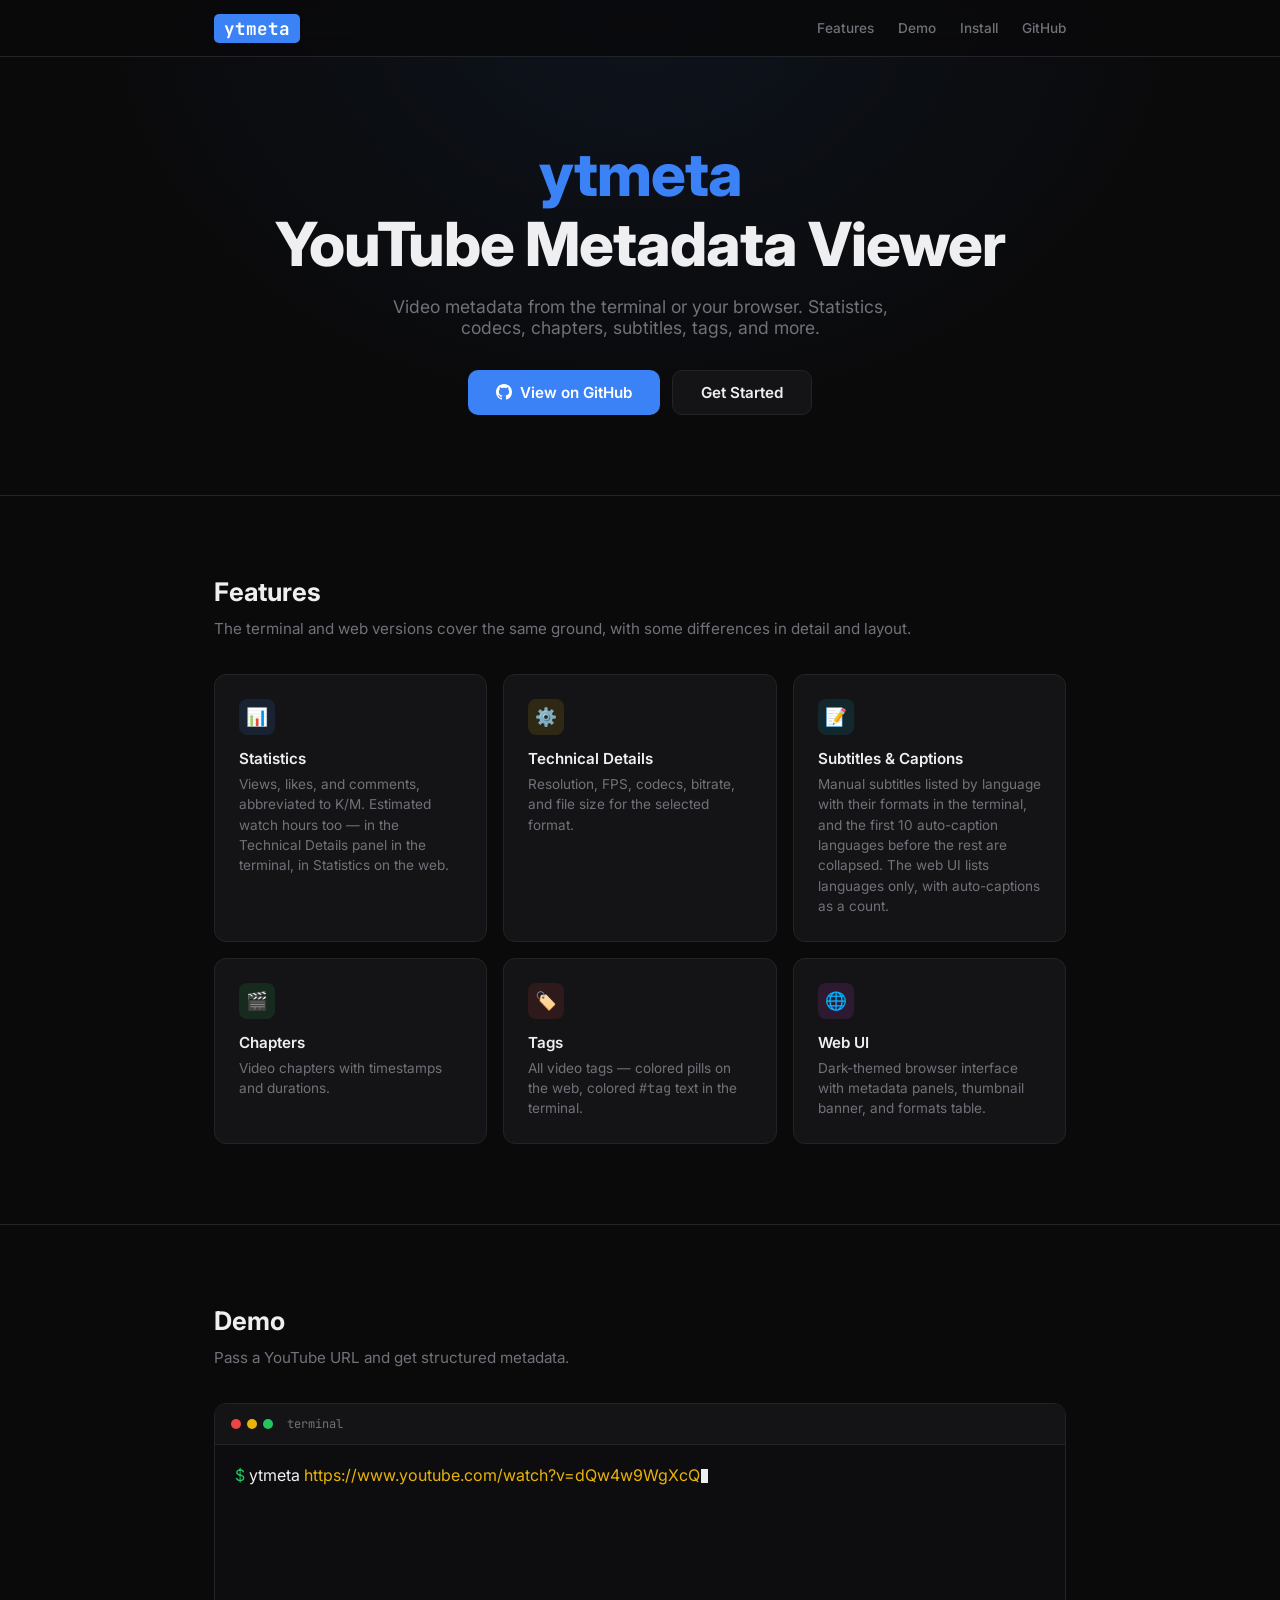
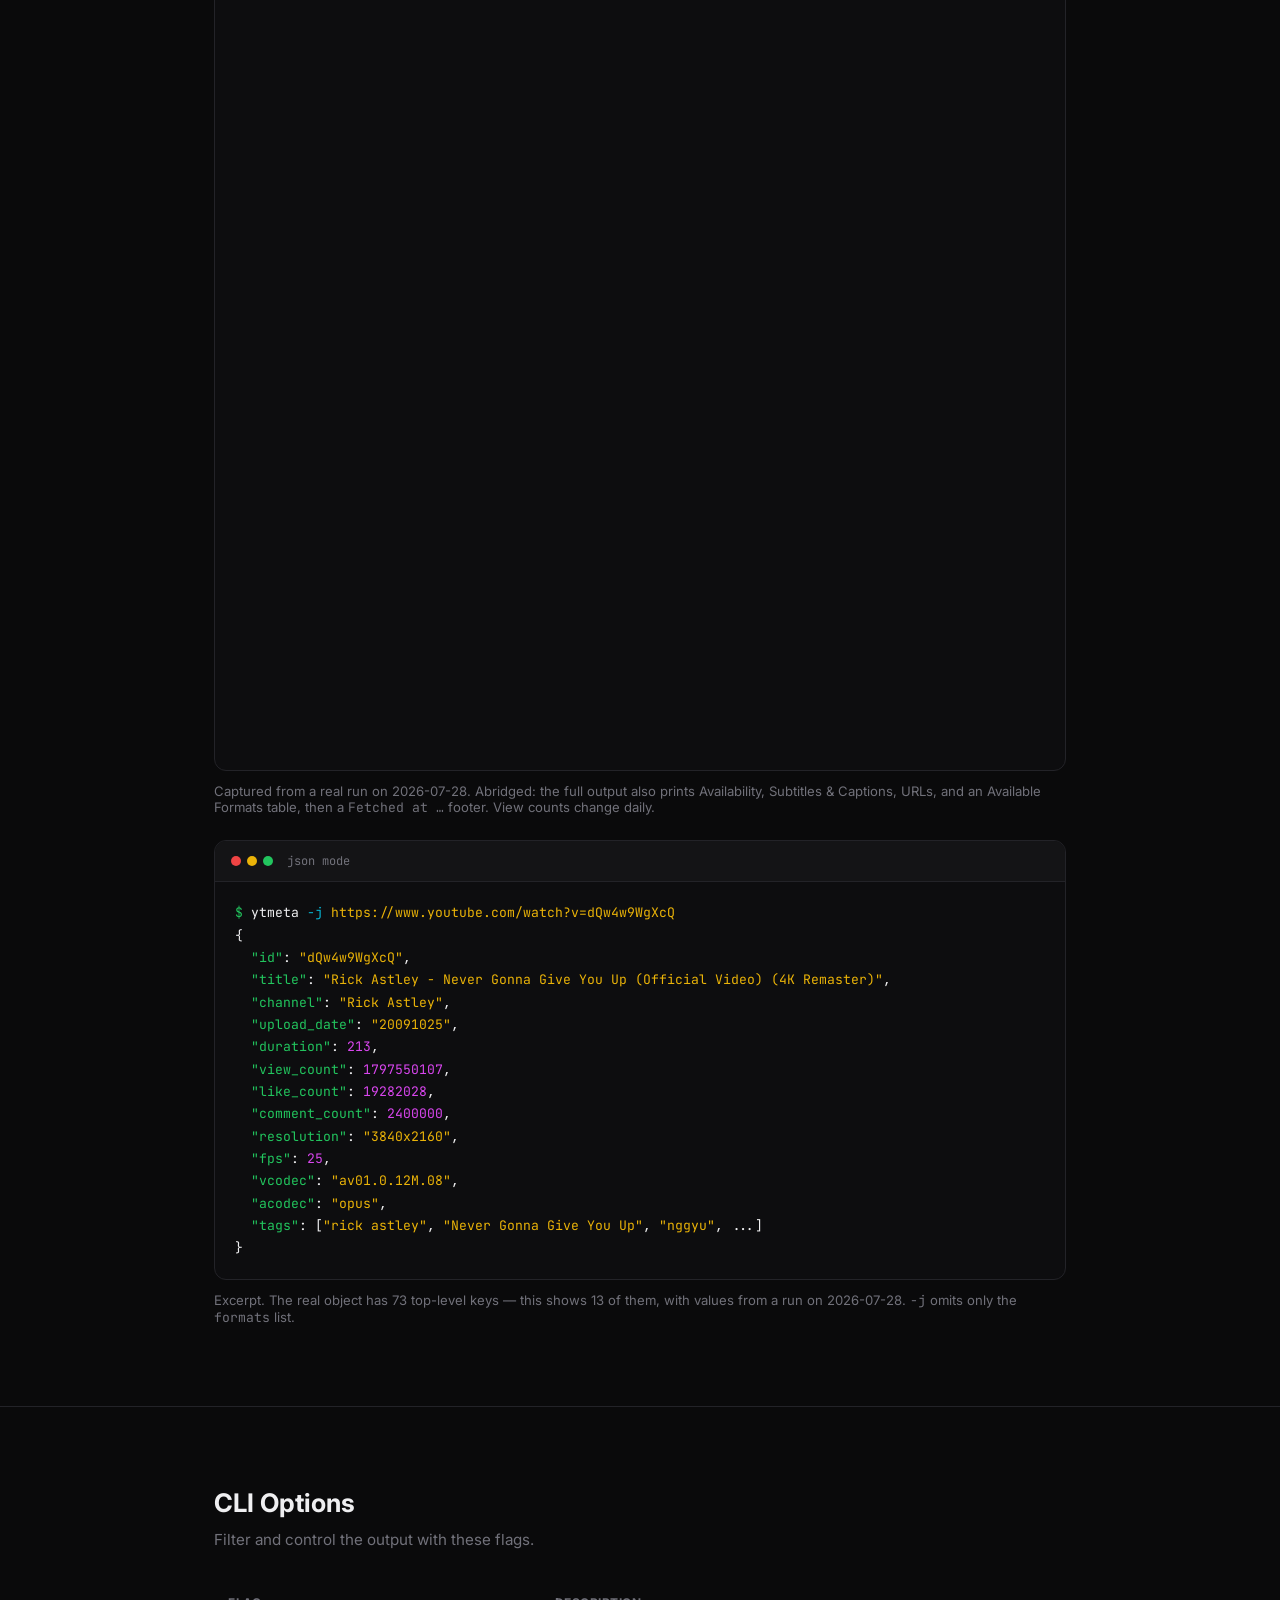
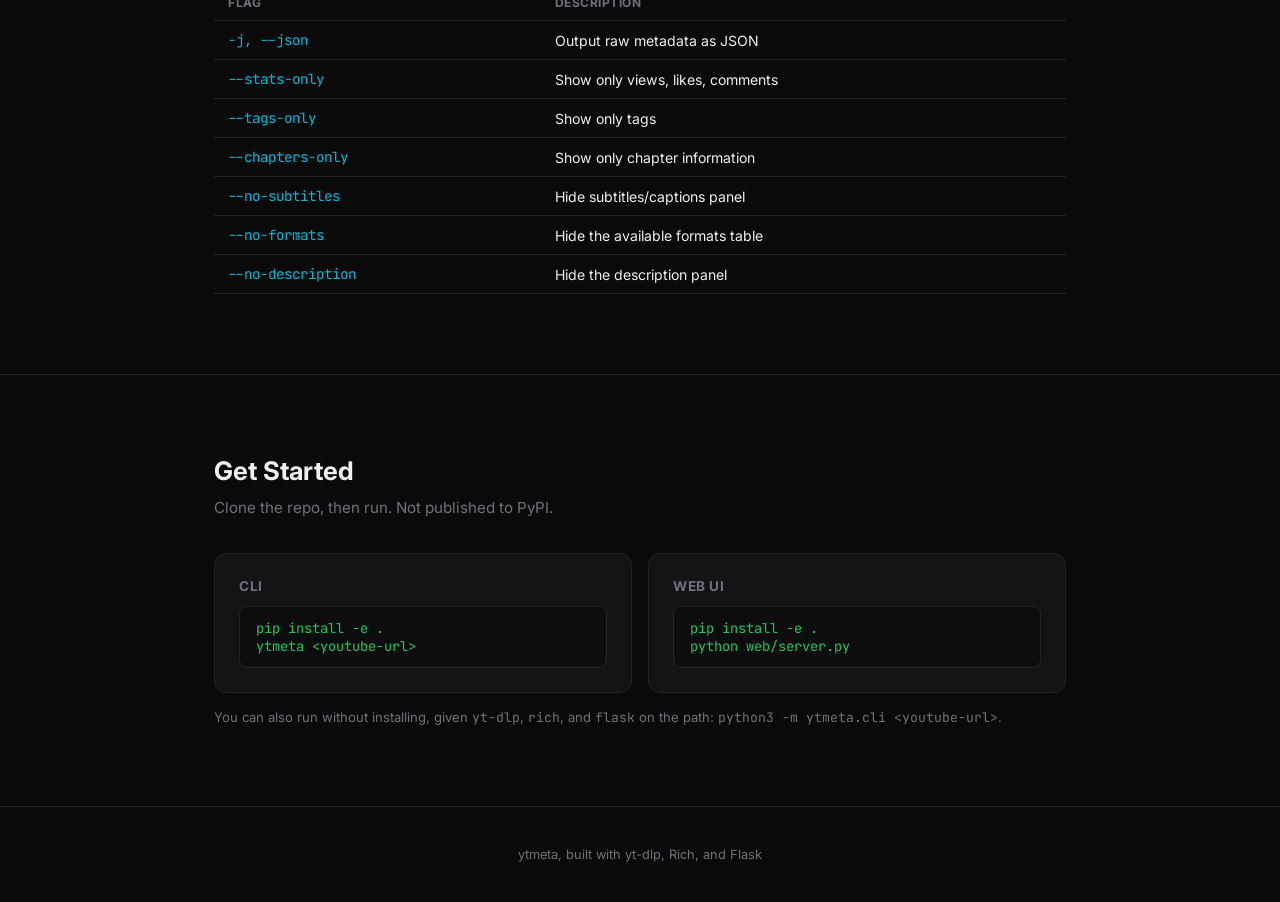
==== commit 64a3d793: "fix: correct docs against real behavior, fix broken install pip install -e . failed with "Multiple t" ====
--- a/docs/index.html
+++ b/docs/index.html
@@ -288,7 +288,7 @@
       <a href="#features">Features</a>
       <a href="#demo">Demo</a>
       <a href="#install">Install</a>
-      <a href="https://github.com/Alyetama/youtubeMetadata" target="_blank">GitHub</a>
+      <a href="https://github.com/Alyetama/ytmeta" target="_blank">GitHub</a>
     </div>
   </div>
 </nav>
@@ -299,7 +299,7 @@
     <h1><span class="hl">ytmeta</span><br/>YouTube Metadata Viewer</h1>
     <p>Video metadata from the terminal or your browser. Statistics, codecs, chapters, subtitles, tags, and more.</p>
     <div class="hero-btns">
-      <a href="https://github.com/Alyetama/youtubeMetadata" class="btn btn-primary" target="_blank">
+      <a href="https://github.com/Alyetama/ytmeta" class="btn btn-primary" target="_blank">
         <svg width="16" height="16" viewBox="0 0 16 16" fill="currentColor"><path d="M8 0C3.58 0 0 3.58 0 8c0 3.54 2.29 6.53 5.47 7.59.4.07.55-.17.55-.38 0-.19-.01-.82-.01-1.49-2.01.37-2.53-.49-2.69-.94-.09-.23-.48-.94-.82-1.13-.28-.15-.68-.52-.01-.53.63-.01 1.08.58 1.23.82.72 1.21 1.87.87 2.33.66.07-.52.28-.87.51-1.07-1.78-.2-3.64-.89-3.64-3.95 0-.87.31-1.59.82-2.15-.08-.2-.36-1.02.08-2.12 0 0 .67-.21 2.2.82.64-.18 1.32-.27 2-.27.68 0 1.36.09 2 .27 1.53-1.04 2.2-.82 2.2-.82.44 1.1.16 1.92.08 2.12.51.56.82 1.27.82 2.15 0 3.07-1.87 3.75-3.65 3.95.29.25.54.73.54 1.48 0 1.07-.01 1.93-.01 2.2 0 .21.15.46.55.38A8.013 8.013 0 0016 8c0-4.42-3.58-8-8-8z"/></svg>
         View on GitHub
       </a>
@@ -312,12 +312,12 @@
 <section id="features">
   <div class="container">
     <h2 class="section-title">Features</h2>
-    <p class="section-sub">The terminal and web versions show the same metadata, just formatted differently.</p>
+    <p class="section-sub">The terminal and web versions cover the same ground, with some differences in detail and layout.</p>
     <div class="features">
       <div class="feature-card fade-in">
         <div class="feature-icon" style="background:rgba(59,130,246,0.12);color:var(--blue);">📊</div>
         <h3>Statistics</h3>
-        <p>Views, likes, comments, and estimated watch hours, formatted with K/M abbreviations.</p>
+        <p>Views, likes, and comments, abbreviated to K/M. Estimated watch hours too — in the Technical Details panel in the terminal, in Statistics on the web.</p>
       </div>
       <div class="feature-card fade-in">
         <div class="feature-icon" style="background:rgba(234,179,8,0.12);color:var(--yellow);">⚙️</div>
@@ -327,7 +327,7 @@
       <div class="feature-card fade-in">
         <div class="feature-icon" style="background:rgba(6,182,212,0.12);color:var(--cyan);">📝</div>
         <h3>Subtitles & Captions</h3>
-        <p>Manual subtitles and auto-generated captions listed by language with available formats.</p>
+        <p>Manual subtitles listed by language with their formats in the terminal, and the first 10 auto-caption languages before the rest are collapsed. The web UI lists languages only, with auto-captions as a count.</p>
       </div>
       <div class="feature-card fade-in">
         <div class="feature-icon" style="background:rgba(34,197,94,0.12);color:var(--green);">🎬</div>
@@ -337,7 +337,7 @@
       <div class="feature-card fade-in">
         <div class="feature-icon" style="background:rgba(239,68,68,0.12);color:var(--red);">🏷️</div>
         <h3>Tags</h3>
-        <p>All video tags displayed as colored pills.</p>
+        <p>All video tags — colored pills on the web, colored <span style="font-family:var(--mono)">#tag</span> text in the terminal.</p>
       </div>
       <div class="feature-card fade-in">
         <div class="feature-icon" style="background:rgba(217,70,239,0.12);color:var(--magenta);">🌐</div>
@@ -364,7 +364,8 @@
       <div class="terminal-body" id="mockup-pre">
         <div class="mockup-line" data-delay="0"><span class="t-prompt">$</span> ytmeta <span class="t-url">https://www.youtube.com/watch?v=dQw4w9WgXcQ</span><span class="mockup-cursor"></span></div>
         <div class="mockup-line" data-delay="900"> </div>
-        <div class="mockup-line" data-delay="1100">  <span class="t-dim">ytmeta</span>    Rick Astley - Never Gonna Give You Up (Official Video)</div>
+        <div class="mockup-line" data-delay="900">  <span class="t-dim">Fetching metadata for https://www.youtube.com/watch?v=dQw4w9WgXcQ...</span></div>
+        <div class="mockup-line" data-delay="1100">  <span class="t-dim">ytmeta</span>    Rick Astley - Never Gonna Give You Up (Official Video) (4K Remaster)</div>
         <div class="mockup-line" data-delay="1500"> </div>
 
         <div class="mockup-panel" data-delay="1800">
@@ -373,6 +374,7 @@
             <div class="mp-row"><span class="mp-key">Channel</span><span class="mp-val">Rick Astley</span></div>
             <div class="mp-row"><span class="mp-key">Upload Date</span><span class="mp-val">October 25, 2009</span></div>
             <div class="mp-row"><span class="mp-key">Duration</span><span class="mp-val">3m 33s</span></div>
+            <div class="mp-row"><span class="mp-key">Category</span><span class="mp-val">N/A</span></div>
             <div class="mp-row"><span class="mp-key">Video ID</span><span class="mp-val">dQw4w9WgXcQ</span></div>
           </div>
         </div>
@@ -380,7 +382,7 @@
         <div class="mockup-panel" data-delay="3000">
           <div class="mp-header"><span class="t-green">Statistics</span></div>
           <div class="mp-body">
-            <div class="mp-row"><span class="mp-key">Views</span><span class="mp-val">1796.6M</span></div>
+            <div class="mp-row"><span class="mp-key">Views</span><span class="mp-val">1797.5M</span></div>
             <div class="mp-row"><span class="mp-key">Likes</span><span class="mp-val">19.3M</span></div>
             <div class="mp-row"><span class="mp-key">Comments</span><span class="mp-val">2.4M</span></div>
           </div>
@@ -389,16 +391,28 @@
         <div class="mockup-panel" data-delay="4200">
           <div class="mp-header"><span class="t-yellow">Technical Details</span></div>
           <div class="mp-body">
+            <div class="mp-row"><span class="mp-key">Est. Watch Hours</span><span class="mp-val">106,354,952</span></div>
             <div class="mp-row"><span class="mp-key">Resolution</span><span class="mp-val">3840x2160</span></div>
             <div class="mp-row"><span class="mp-key">FPS</span><span class="mp-val">25</span></div>
+            <div class="mp-row"><span class="mp-key">Format</span><span class="mp-val">401 - 3840x2160 (2160p)+251 - audio o...</span></div>
             <div class="mp-row"><span class="mp-key">Video Codec</span><span class="mp-val">av01.0.12M.08</span></div>
             <div class="mp-row"><span class="mp-key">Audio Codec</span><span class="mp-val">opus</span></div>
             <div class="mp-row"><span class="mp-key">Total Bitrate</span><span class="mp-val">9154 kbps</span></div>
+            <div class="mp-row"><span class="mp-key">Video Bitrate</span><span class="mp-val">9025 kbps</span></div>
+            <div class="mp-row"><span class="mp-key">Audio Bitrate</span><span class="mp-val">129 kbps</span></div>
             <div class="mp-row"><span class="mp-key">File Size</span><span class="mp-val">232.5 MB</span></div>
+            <div class="mp-row"><span class="mp-key">Has Subtitles</span><span class="mp-val">Yes</span></div>
+            <div class="mp-row"><span class="mp-key">Has Chapters</span><span class="mp-val">No</span></div>
           </div>
         </div>
       </div>
     </div>
+
+    <p class="section-sub" style="margin:12px 0 0;font-size:0.82rem;">
+      Captured from a real run on 2026-07-28. Abridged: the full output also prints
+      Availability, Subtitles &amp; Captions, URLs, and an Available Formats table, then a
+      <span style="font-family:var(--mono)">Fetched at …</span> footer. View counts change daily.
+    </p>
 
     <div style="height:24px"></div>
 
@@ -412,15 +426,28 @@
 <pre>
 <span class="t-prompt">$</span> ytmeta <span class="t-flag">-j</span> <span class="t-url">https://www.youtube.com/watch?v=dQw4w9WgXcQ</span>
 {
-  <span class="t-green">"title"</span>: <span class="t-yellow">"Rick Astley - Never Gonna Give You Up"</span>,
+  <span class="t-green">"id"</span>: <span class="t-yellow">"dQw4w9WgXcQ"</span>,
+  <span class="t-green">"title"</span>: <span class="t-yellow">"Rick Astley - Never Gonna Give You Up (Official Video) (4K Remaster)"</span>,
   <span class="t-green">"channel"</span>: <span class="t-yellow">"Rick Astley"</span>,
-  <span class="t-green">"view_count"</span>: <span class="t-magenta">1796591936</span>,
-  <span class="t-green">"like_count"</span>: <span class="t-magenta">19278431</span>,
+  <span class="t-green">"upload_date"</span>: <span class="t-yellow">"20091025"</span>,
   <span class="t-green">"duration"</span>: <span class="t-magenta">213</span>,
-  <span class="t-green">"tags"</span>: [<span class="t-yellow">"rick astley"</span>, <span class="t-yellow">"Never Gonna Give You Up"</span>, ...]
+  <span class="t-green">"view_count"</span>: <span class="t-magenta">1797550107</span>,
+  <span class="t-green">"like_count"</span>: <span class="t-magenta">19282028</span>,
+  <span class="t-green">"comment_count"</span>: <span class="t-magenta">2400000</span>,
+  <span class="t-green">"resolution"</span>: <span class="t-yellow">"3840x2160"</span>,
+  <span class="t-green">"fps"</span>: <span class="t-magenta">25</span>,
+  <span class="t-green">"vcodec"</span>: <span class="t-yellow">"av01.0.12M.08"</span>,
+  <span class="t-green">"acodec"</span>: <span class="t-yellow">"opus"</span>,
+  <span class="t-green">"tags"</span>: [<span class="t-yellow">"rick astley"</span>, <span class="t-yellow">"Never Gonna Give You Up"</span>, <span class="t-yellow">"nggyu"</span>, ...]
 }
 </pre>
     </div>
+
+    <p class="section-sub" style="margin:12px 0 0;font-size:0.82rem;">
+      Excerpt. The real object has 73 top-level keys — this shows 13 of them, with values
+      from a run on 2026-07-28. <span style="font-family:var(--mono)">-j</span> omits only
+      the <span style="font-family:var(--mono)">formats</span> list.
+    </p>
   </div>
 </section>
 
@@ -448,7 +475,7 @@
 <section id="install">
   <div class="container">
     <h2 class="section-title">Get Started</h2>
-    <p class="section-sub">Install and run in two commands.</p>
+    <p class="section-sub">Clone the repo, then run. Not published to PyPI.</p>
     <div class="install-grid fade-in">
       <div class="install-card">
         <h3>CLI</h3>
@@ -459,6 +486,13 @@
         <code>pip install -e .<br/>python web/server.py</code>
       </div>
     </div>
+    <p class="section-sub" style="margin:16px 0 0;font-size:0.82rem;">
+      You can also run without installing, given
+      <span style="font-family:var(--mono)">yt-dlp</span>,
+      <span style="font-family:var(--mono)">rich</span>, and
+      <span style="font-family:var(--mono)">flask</span> on the path:
+      <span style="font-family:var(--mono)">python3 -m ytmeta.cli &lt;youtube-url&gt;</span>.
+    </p>
   </div>
 </section>
 
